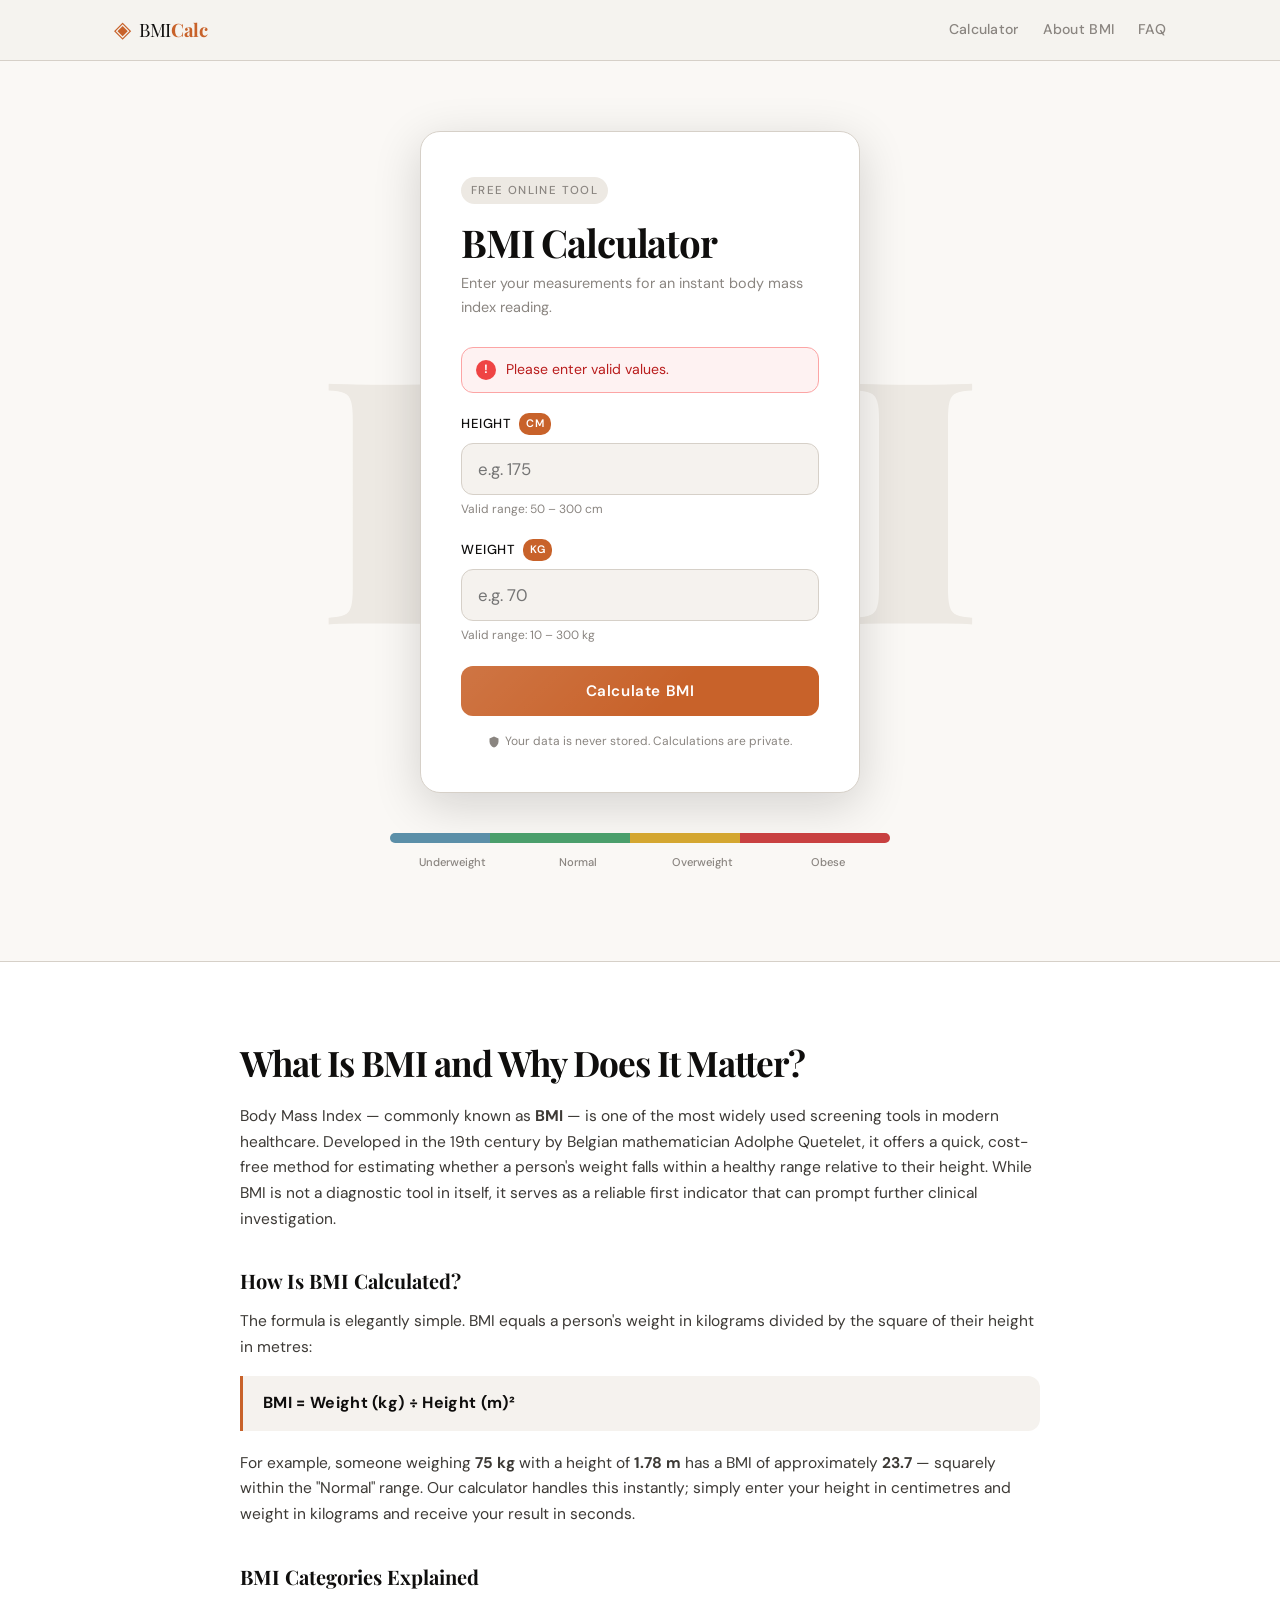
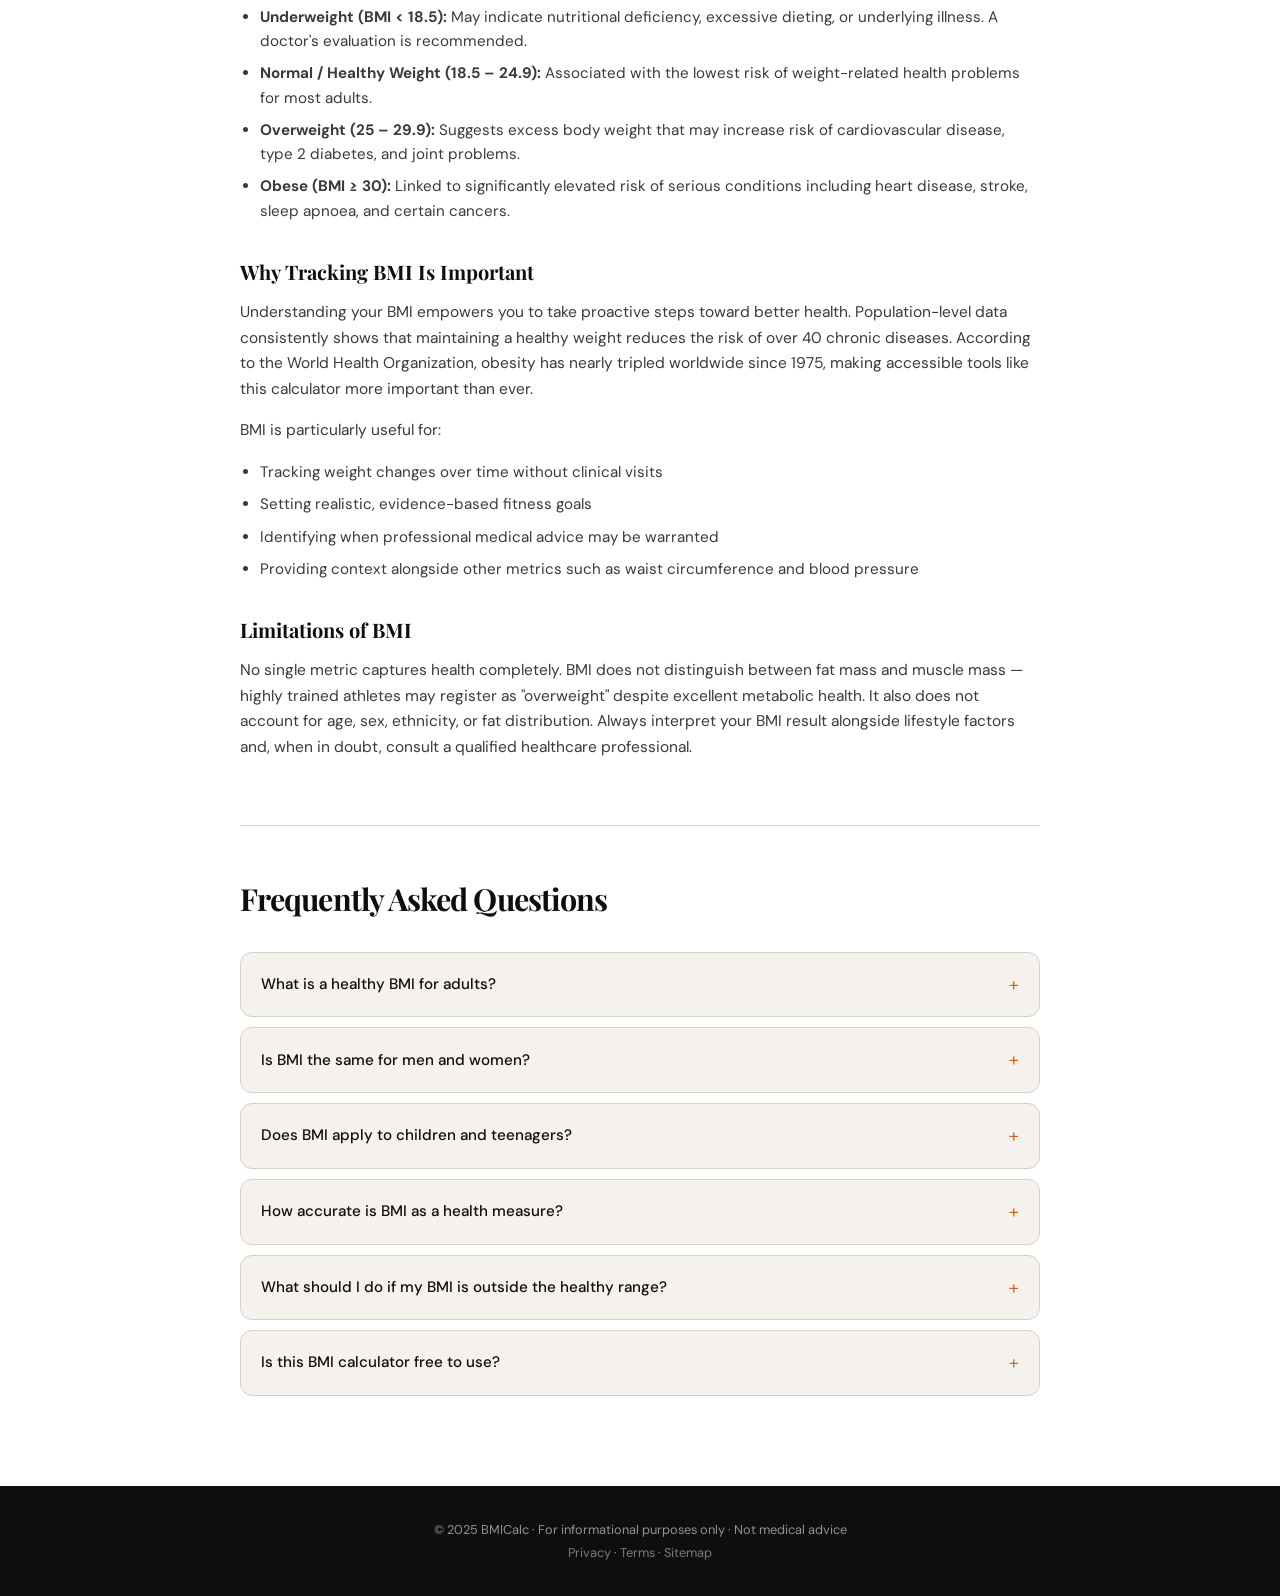
==== index.html @ 87b7c72a "Add files via upload" ====
<!DOCTYPE html>
<html lang="en">
<head>
  <!-- ============================================================
       SEO META TAGS
       ============================================================ -->
  <meta charset="UTF-8" />
  <meta name="viewport" content="width=device-width, initial-scale=1.0" />
  <title>Free BMI Calculator Online – Instant Body Mass Index Check</title>
  <meta name="description" content="Use our free BMI calculator to instantly check your Body Mass Index. Enter your height and weight to get your BMI score and health category. Fast, accurate, and private." />
  <meta name="keywords" content="BMI calculator, body mass index, BMI checker, healthy weight, BMI chart, calculate BMI online" />
  <meta name="robots" content="index, follow" />
  <meta name="author" content="BMI Calculator" />
  <link rel="canonical" href="https://your-domain.com/" />

  <!-- Open Graph -->
  <meta property="og:title" content="Free BMI Calculator Online" />
  <meta property="og:description" content="Calculate your Body Mass Index instantly. Free, fast, and accurate." />
  <meta property="og:type" content="website" />
  <meta property="og:url" content="https://your-domain.com/" />

  <!-- Structured Data: WebApplication -->
  <script type="application/ld+json">
  {
    "@context": "https://schema.org",
    "@type": "WebApplication",
    "name": "Free BMI Calculator",
    "url": "https://your-domain.com/",
    "description": "Calculate your Body Mass Index instantly with our free online BMI calculator.",
    "applicationCategory": "HealthApplication",
    "operatingSystem": "All"
  }
  </script>

  <!-- Structured Data: FAQ -->
  <script type="application/ld+json">
  {
    "@context": "https://schema.org",
    "@type": "FAQPage",
    "mainEntity": [
      {
        "@type": "Question",
        "name": "What is a healthy BMI?",
        "acceptedAnswer": {
          "@type": "Answer",
          "text": "A healthy BMI is between 18.5 and 24.9. Below 18.5 is underweight, 25–29.9 is overweight, and 30+ is considered obese."
        }
      },
      {
        "@type": "Question",
        "name": "How is BMI calculated?",
        "acceptedAnswer": {
          "@type": "Answer",
          "text": "BMI is calculated using the formula: BMI = weight (kg) / height (m)². For example, a person weighing 70 kg with a height of 1.75 m has a BMI of 22.86."
        }
      }
    ]
  }
  </script>

  <link rel="stylesheet" href="style.css" />
  <!-- Google Fonts: Chosen for editorial, distinctive feel -->
  <link rel="preconnect" href="https://fonts.googleapis.com" />
  <link href="https://fonts.googleapis.com/css2?family=Playfair+Display:wght@700;900&family=DM+Sans:wght@300;400;500&display=swap" rel="stylesheet" />
</head>
<body>

  <!-- ============================================================
       HEADER / HERO
       ============================================================ -->
  <header class="site-header" role="banner">
    <div class="header-inner">
      <div class="logo" aria-label="BMI Calculator Home">
        <span class="logo-icon">◈</span>
        <span class="logo-text">BMI<strong>Calc</strong></span>
      </div>
      <nav aria-label="Main navigation">
        <a href="#calculator">Calculator</a>
        <a href="#about">About BMI</a>
        <a href="#faq">FAQ</a>
      </nav>
    </div>
  </header>

  <main>

    <!-- ============================================================
         CALCULATOR SECTION
         ============================================================ -->
    <section class="hero-section" id="calculator" aria-labelledby="calc-heading">
      <div class="hero-bg-text" aria-hidden="true">BMI</div>

      <div class="calculator-card">
        <div class="card-label" aria-hidden="true">Free Online Tool</div>
        <h1 id="calc-heading">BMI Calculator</h1>
        <p class="card-subtitle">Enter your measurements for an instant body mass index reading.</p>

        <!-- Error Message -->
        <div class="error-banner" id="errorBanner" role="alert" aria-live="polite" hidden>
          <span class="error-icon">!</span>
          <span id="errorText">Please enter valid values.</span>
        </div>

        <div class="input-group">
          <label for="heightInput">
            Height
            <span class="unit-badge">cm</span>
          </label>
          <input
            type="number"
            id="heightInput"
            name="height"
            placeholder="e.g. 175"
            min="50"
            max="300"
            step="0.1"
            aria-describedby="heightHint"
            autocomplete="off"
          />
          <span class="input-hint" id="heightHint">Valid range: 50 – 300 cm</span>
        </div>

        <div class="input-group">
          <label for="weightInput">
            Weight
            <span class="unit-badge">kg</span>
          </label>
          <input
            type="number"
            id="weightInput"
            name="weight"
            placeholder="e.g. 70"
            min="10"
            max="300"
            step="0.1"
            aria-describedby="weightHint"
            autocomplete="off"
          />
          <span class="input-hint" id="weightHint">Valid range: 10 – 300 kg</span>
        </div>

        <!-- Submit Button -->
        <button
          type="button"
          id="calcBtn"
          class="calc-btn"
          aria-label="Calculate BMI"
        >
          <!-- Spinner (hidden by default) -->
          <span class="spinner" id="spinner" aria-hidden="true"></span>
          <span class="btn-text" id="btnText">Calculate BMI</span>
        </button>

        <p class="privacy-note">
          <svg width="12" height="12" viewBox="0 0 24 24" fill="currentColor" aria-hidden="true"><path d="M12 1L3 5v6c0 5.55 3.84 10.74 9 12 5.16-1.26 9-6.45 9-12V5l-9-4z"/></svg>
          Your data is never stored. Calculations are private.
        </p>
      </div>

      <!-- BMI Scale visual -->
      <div class="bmi-scale-visual" aria-label="BMI scale reference">
        <div class="scale-bar">
          <div class="scale-seg underweight" style="width:20%">
            <span>&lt;18.5</span>
          </div>
          <div class="scale-seg normal" style="width:28%">
            <span>18.5–24.9</span>
          </div>
          <div class="scale-seg overweight" style="width:22%">
            <span>25–29.9</span>
          </div>
          <div class="scale-seg obese" style="width:30%">
            <span>≥30</span>
          </div>
        </div>
        <div class="scale-labels">
          <span>Underweight</span>
          <span>Normal</span>
          <span>Overweight</span>
          <span>Obese</span>
        </div>
      </div>
    </section>

    <!-- ============================================================
         SEO ARTICLE SECTION
         ============================================================ -->
    <section class="content-section" id="about" aria-labelledby="about-heading">
      <div class="content-inner">

        <article class="seo-article">
          <h2 id="about-heading">What Is BMI and Why Does It Matter?</h2>

          <p>
            Body Mass Index — commonly known as <strong>BMI</strong> — is one of the most widely used
            screening tools in modern healthcare. Developed in the 19th century by Belgian mathematician
            Adolphe Quetelet, it offers a quick, cost-free method for estimating whether a person's
            weight falls within a healthy range relative to their height. While BMI is not a diagnostic
            tool in itself, it serves as a reliable first indicator that can prompt further clinical
            investigation.
          </p>

          <h3>How Is BMI Calculated?</h3>
          <p>
            The formula is elegantly simple. BMI equals a person's weight in kilograms divided by
            the square of their height in metres:
          </p>
          <div class="formula-block" aria-label="BMI formula">
            <strong>BMI = Weight (kg) ÷ Height (m)²</strong>
          </div>
          <p>
            For example, someone weighing <strong>75 kg</strong> with a height of <strong>1.78 m</strong>
            has a BMI of approximately <strong>23.7</strong> — squarely within the "Normal" range.
            Our calculator handles this instantly; simply enter your height in centimetres and weight
            in kilograms and receive your result in seconds.
          </p>

          <h3>BMI Categories Explained</h3>
          <ul>
            <li><strong>Underweight (BMI &lt; 18.5):</strong> May indicate nutritional deficiency, excessive dieting, or underlying illness. A doctor's evaluation is recommended.</li>
            <li><strong>Normal / Healthy Weight (18.5 – 24.9):</strong> Associated with the lowest risk of weight-related health problems for most adults.</li>
            <li><strong>Overweight (25 – 29.9):</strong> Suggests excess body weight that may increase risk of cardiovascular disease, type 2 diabetes, and joint problems.</li>
            <li><strong>Obese (BMI ≥ 30):</strong> Linked to significantly elevated risk of serious conditions including heart disease, stroke, sleep apnoea, and certain cancers.</li>
          </ul>

          <h3>Why Tracking BMI Is Important</h3>
          <p>
            Understanding your BMI empowers you to take proactive steps toward better health.
            Population-level data consistently shows that maintaining a healthy weight reduces the
            risk of over 40 chronic diseases. According to the World Health Organization, obesity
            has nearly tripled worldwide since 1975, making accessible tools like this calculator
            more important than ever.
          </p>
          <p>
            BMI is particularly useful for:
          </p>
          <ul>
            <li>Tracking weight changes over time without clinical visits</li>
            <li>Setting realistic, evidence-based fitness goals</li>
            <li>Identifying when professional medical advice may be warranted</li>
            <li>Providing context alongside other metrics such as waist circumference and blood pressure</li>
          </ul>

          <h3>Limitations of BMI</h3>
          <p>
            No single metric captures health completely. BMI does not distinguish between fat mass
            and muscle mass — highly trained athletes may register as "overweight" despite excellent
            metabolic health. It also does not account for age, sex, ethnicity, or fat distribution.
            Always interpret your BMI result alongside lifestyle factors and, when in doubt, consult
            a qualified healthcare professional.
          </p>
        </article>

        <!-- ============================================================
             FAQ SECTION
             ============================================================ -->
        <section class="faq-section" id="faq" aria-labelledby="faq-heading">
          <h2 id="faq-heading">Frequently Asked Questions</h2>

          <details class="faq-item">
            <summary>What is a healthy BMI for adults?</summary>
            <p>
              For most adults aged 18–65, a healthy BMI falls between <strong>18.5 and 24.9</strong>.
              This range is associated with the lowest risk of weight-related health conditions according
              to WHO guidelines. Athletes or those with high muscle mass may have a higher BMI while
              still being in excellent health.
            </p>
          </details>

          <details class="faq-item">
            <summary>Is BMI the same for men and women?</summary>
            <p>
              The standard BMI formula and categories are the same for adult men and women. However,
              women generally carry a higher proportion of body fat at any given BMI compared to men.
              Some clinicians use sex-adjusted interpretations, but the WHO scale (18.5–24.9 healthy)
              applies universally as a first-pass screening tool.
            </p>
          </details>

          <details class="faq-item">
            <summary>Does BMI apply to children and teenagers?</summary>
            <p>
              Standard adult BMI thresholds do not apply to children. For those under 18, paediatricians
              use <strong>BMI-for-age percentiles</strong>, which compare a child's BMI to growth
              reference data for their age and sex. Our calculator is designed for adults only.
            </p>
          </details>

          <details class="faq-item">
            <summary>How accurate is BMI as a health measure?</summary>
            <p>
              BMI is a useful <em>population-level screening tool</em> but has known limitations
              at the individual level. It cannot differentiate muscle from fat, does not reflect
              fat distribution (visceral vs. subcutaneous), and does not capture other metabolic
              markers. It should be used as one data point alongside waist circumference, blood
              pressure, cholesterol, and lifestyle factors.
            </p>
          </details>

          <details class="faq-item">
            <summary>What should I do if my BMI is outside the healthy range?</summary>
            <p>
              If your BMI is below 18.5 or above 24.9, consider consulting your GP or a registered
              dietitian for personalised guidance. Many factors influence healthy weight, including
              genetics, medications, and underlying conditions. Small, sustainable changes to diet
              and physical activity are generally more effective than rapid interventions.
            </p>
          </details>

          <details class="faq-item">
            <summary>Is this BMI calculator free to use?</summary>
            <p>
              Yes — completely free, with no account required. Your height and weight data is used
              only to perform the calculation and is never stored, logged, or shared with third parties.
            </p>
          </details>
        </section>

      </div><!-- /.content-inner -->
    </section>

  </main>

  <!-- ============================================================
       FOOTER
       ============================================================ -->
  <footer class="site-footer" role="contentinfo">
    <div class="footer-inner">
      <p>© 2025 BMICalc · For informational purposes only · Not medical advice</p>
      <p class="footer-links">
        <a href="/privacy">Privacy</a> ·
        <a href="/terms">Terms</a> ·
        <a href="/sitemap.xml">Sitemap</a>
      </p>
    </div>
  </footer>

  <script src="script.js"></script>
</body>
</html>
---- style.css ----
/* ============================================================
   BMI CALCULATOR — STYLESHEET
   Design: Editorial / Refined Monochrome with Warm Accent
   Fonts: Playfair Display (headings) + DM Sans (body)
   ============================================================ */

/* ── DESIGN TOKENS ─────────────────────────────────────────── */
:root {
  --ink:        #0f0e0d;
  --paper:      #f5f2ee;
  --paper-2:    #ede9e3;
  --cream:      #faf8f5;
  --accent:     #c8622a;        /* warm terracotta */
  --accent-lt:  #e8845a;
  --accent-dk:  #9a4a1e;
  --muted:      #8a8580;
  --border:     #d6d0c8;
  --white:      #ffffff;

  /* category colours */
  --c-under:    #5b8fa8;
  --c-normal:   #4a9e6b;
  --c-over:     #d4a630;
  --c-obese:    #c84040;

  --radius:     12px;
  --radius-lg:  20px;
  --shadow:     0 4px 24px rgba(15,14,13,0.10);
  --shadow-lg:  0 12px 48px rgba(15,14,13,0.16);

  --font-display: 'Playfair Display', Georgia, serif;
  --font-body:    'DM Sans', system-ui, sans-serif;

  --trans: 0.22s cubic-bezier(0.4, 0, 0.2, 1);
}

/* ── RESET & BASE ───────────────────────────────────────────── */
*, *::before, *::after {
  box-sizing: border-box;
  margin: 0;
  padding: 0;
}

html {
  scroll-behavior: smooth;
  font-size: 16px;
}

body {
  font-family: var(--font-body);
  background-color: var(--cream);
  color: var(--ink);
  line-height: 1.65;
  -webkit-font-smoothing: antialiased;
}

img, svg { display: block; max-width: 100%; }
a { color: var(--accent); text-decoration: none; }
a:hover { text-decoration: underline; }
button { cursor: pointer; font-family: var(--font-body); }

/* ── HEADER ─────────────────────────────────────────────────── */
.site-header {
  position: sticky;
  top: 0;
  z-index: 100;
  background: rgba(245,242,238,0.92);
  backdrop-filter: blur(12px);
  border-bottom: 1px solid var(--border);
}

.header-inner {
  max-width: 1100px;
  margin: 0 auto;
  padding: 0 24px;
  height: 60px;
  display: flex;
  align-items: center;
  justify-content: space-between;
}

.logo {
  display: flex;
  align-items: center;
  gap: 8px;
  text-decoration: none;
  color: var(--ink);
}

.logo-icon {
  font-size: 1.4rem;
  color: var(--accent);
  line-height: 1;
}

.logo-text {
  font-family: var(--font-display);
  font-size: 1.15rem;
  letter-spacing: -0.02em;
}

.logo-text strong { color: var(--accent); }

nav {
  display: flex;
  gap: 24px;
}

nav a {
  font-size: 0.88rem;
  font-weight: 500;
  color: var(--muted);
  letter-spacing: 0.02em;
  transition: color var(--trans);
}

nav a:hover { color: var(--accent); text-decoration: none; }

/* ── HERO / CALCULATOR SECTION ──────────────────────────────── */
.hero-section {
  min-height: 100vh;
  display: flex;
  flex-direction: column;
  align-items: center;
  justify-content: center;
  padding: 60px 24px 80px;
  position: relative;
  overflow: hidden;
}

/* Large decorative background text */
.hero-bg-text {
  position: absolute;
  font-family: var(--font-display);
  font-size: clamp(140px, 30vw, 340px);
  font-weight: 900;
  color: var(--paper-2);
  letter-spacing: -0.06em;
  top: 50%;
  left: 50%;
  transform: translate(-50%, -55%);
  user-select: none;
  pointer-events: none;
  z-index: 0;
}

/* ── CALCULATOR CARD ────────────────────────────────────────── */
.calculator-card {
  position: relative;
  z-index: 1;
  background: var(--white);
  border: 1px solid var(--border);
  border-radius: var(--radius-lg);
  padding: 44px 40px 40px;
  width: 100%;
  max-width: 440px;
  box-shadow: var(--shadow-lg);
  animation: cardIn 0.6s cubic-bezier(0.22, 1, 0.36, 1) both;
}

@keyframes cardIn {
  from { opacity: 0; transform: translateY(28px); }
  to   { opacity: 1; transform: translateY(0); }
}

.card-label {
  display: inline-block;
  background: var(--paper-2);
  color: var(--muted);
  font-size: 0.72rem;
  font-weight: 500;
  letter-spacing: 0.12em;
  text-transform: uppercase;
  padding: 4px 10px;
  border-radius: 20px;
  margin-bottom: 16px;
}

.calculator-card h1 {
  font-family: var(--font-display);
  font-size: clamp(1.8rem, 5vw, 2.4rem);
  line-height: 1.15;
  letter-spacing: -0.03em;
  color: var(--ink);
  margin-bottom: 8px;
}

.card-subtitle {
  color: var(--muted);
  font-size: 0.9rem;
  margin-bottom: 28px;
}

/* Error Banner */
.error-banner {
  display: flex;
  align-items: center;
  gap: 10px;
  background: #fef2f2;
  border: 1px solid #fca5a5;
  color: #b91c1c;
  border-radius: var(--radius);
  padding: 10px 14px;
  font-size: 0.88rem;
  margin-bottom: 20px;
  animation: shakeX 0.4s ease;
}

@keyframes shakeX {
  0%,100% { transform: translateX(0); }
  20%      { transform: translateX(-6px); }
  40%      { transform: translateX(6px); }
  60%      { transform: translateX(-4px); }
  80%      { transform: translateX(4px); }
}

.error-icon {
  width: 20px;
  height: 20px;
  background: #ef4444;
  color: white;
  border-radius: 50%;
  display: flex;
  align-items: center;
  justify-content: center;
  font-weight: 700;
  font-size: 0.75rem;
  flex-shrink: 0;
}

/* Input Groups */
.input-group {
  margin-bottom: 20px;
}

.input-group label {
  display: flex;
  align-items: center;
  gap: 8px;
  font-size: 0.82rem;
  font-weight: 500;
  color: var(--ink);
  letter-spacing: 0.04em;
  text-transform: uppercase;
  margin-bottom: 8px;
}

.unit-badge {
  background: var(--accent);
  color: white;
  font-size: 0.68rem;
  font-weight: 600;
  padding: 2px 7px;
  border-radius: 10px;
  letter-spacing: 0.06em;
}

.input-group input {
  width: 100%;
  padding: 14px 16px;
  border: 1.5px solid var(--border);
  border-radius: var(--radius);
  font-family: var(--font-body);
  font-size: 1.05rem;
  color: var(--ink);
  background: var(--paper);
  transition: border-color var(--trans), box-shadow var(--trans), background var(--trans);
  outline: none;
  -moz-appearance: textfield;
}

.input-group input::-webkit-inner-spin-button,
.input-group input::-webkit-outer-spin-button { -webkit-appearance: none; }

.input-group input:focus {
  border-color: var(--accent);
  background: var(--white);
  box-shadow: 0 0 0 3px rgba(200, 98, 42, 0.12);
}

.input-group input.input-error {
  border-color: #ef4444;
  box-shadow: 0 0 0 3px rgba(239,68,68,0.1);
}

.input-hint {
  display: block;
  font-size: 0.75rem;
  color: var(--muted);
  margin-top: 5px;
}

/* ── CALCULATE BUTTON ───────────────────────────────────────── */
.calc-btn {
  width: 100%;
  padding: 15px;
  background: var(--accent);
  color: white;
  border: none;
  border-radius: var(--radius);
  font-size: 0.95rem;
  font-weight: 600;
  letter-spacing: 0.04em;
  display: flex;
  align-items: center;
  justify-content: center;
  gap: 10px;
  margin-top: 8px;
  transition: background var(--trans), transform var(--trans), box-shadow var(--trans);
  position: relative;
  overflow: hidden;
}

.calc-btn::after {
  content: '';
  position: absolute;
  inset: 0;
  background: linear-gradient(135deg, rgba(255,255,255,0.12) 0%, transparent 60%);
  pointer-events: none;
}

.calc-btn:hover {
  background: var(--accent-dk);
  transform: translateY(-1px);
  box-shadow: 0 6px 20px rgba(200,98,42,0.35);
}

.calc-btn:active { transform: translateY(0); box-shadow: none; }

.calc-btn:disabled {
  background: var(--border);
  color: var(--muted);
  cursor: not-allowed;
  transform: none;
  box-shadow: none;
}

/* ── LOADING SPINNER ────────────────────────────────────────── */
.spinner {
  display: none; /* hidden by default */
  width: 18px;
  height: 18px;
  border: 2.5px solid rgba(255,255,255,0.35);
  border-top-color: white;
  border-radius: 50%;
  animation: spin 0.7s linear infinite;
  flex-shrink: 0;
}

.spinner.visible { display: block; }

@keyframes spin {
  to { transform: rotate(360deg); }
}

.privacy-note {
  display: flex;
  align-items: center;
  gap: 5px;
  font-size: 0.75rem;
  color: var(--muted);
  text-align: center;
  justify-content: center;
  margin-top: 16px;
}

/* ── BMI SCALE VISUAL ───────────────────────────────────────── */
.bmi-scale-visual {
  position: relative;
  z-index: 1;
  margin-top: 40px;
  width: 100%;
  max-width: 500px;
  animation: cardIn 0.6s 0.15s cubic-bezier(0.22, 1, 0.36, 1) both;
}

.scale-bar {
  display: flex;
  height: 10px;
  border-radius: 6px;
  overflow: hidden;
  box-shadow: inset 0 1px 3px rgba(0,0,0,0.1);
}

.scale-seg {
  display: flex;
  align-items: center;
  justify-content: center;
  position: relative;
}

.scale-seg span {
  position: absolute;
  top: -22px;
  font-size: 0.6rem;
  font-weight: 500;
  color: var(--muted);
  white-space: nowrap;
}

.scale-seg.underweight { background: var(--c-under); }
.scale-seg.normal      { background: var(--c-normal); }
.scale-seg.overweight  { background: var(--c-over); }
.scale-seg.obese       { background: var(--c-obese); }

.scale-labels {
  display: flex;
  justify-content: space-between;
  margin-top: 10px;
}

.scale-labels span {
  font-size: 0.7rem;
  color: var(--muted);
  font-weight: 500;
  flex: 1;
  text-align: center;
}

/* ── SEO CONTENT SECTION ────────────────────────────────────── */
.content-section {
  background: var(--white);
  border-top: 1px solid var(--border);
  padding: 80px 24px;
}

.content-inner {
  max-width: 800px;
  margin: 0 auto;
}

.seo-article h2 {
  font-family: var(--font-display);
  font-size: clamp(1.6rem, 4vw, 2.2rem);
  letter-spacing: -0.03em;
  line-height: 1.2;
  margin-bottom: 20px;
  color: var(--ink);
}

.seo-article h3 {
  font-family: var(--font-display);
  font-size: 1.25rem;
  margin: 32px 0 12px;
  color: var(--ink);
}

.seo-article p {
  color: #3d3a36;
  font-size: 0.97rem;
  margin-bottom: 16px;
}

.seo-article ul {
  padding-left: 20px;
  margin-bottom: 20px;
}

.seo-article ul li {
  color: #3d3a36;
  font-size: 0.95rem;
  margin-bottom: 8px;
  line-height: 1.6;
}

.formula-block {
  background: var(--paper);
  border-left: 3px solid var(--accent);
  border-radius: 0 var(--radius) var(--radius) 0;
  padding: 14px 20px;
  font-size: 1rem;
  color: var(--ink);
  margin: 16px 0 20px;
  letter-spacing: 0.02em;
}

/* ── FAQ ─────────────────────────────────────────────────────── */
.faq-section {
  margin-top: 64px;
  padding-top: 48px;
  border-top: 1px solid var(--border);
}

.faq-section h2 {
  font-family: var(--font-display);
  font-size: clamp(1.4rem, 3.5vw, 1.9rem);
  letter-spacing: -0.03em;
  margin-bottom: 28px;
  color: var(--ink);
}

.faq-item {
  border: 1px solid var(--border);
  border-radius: var(--radius);
  margin-bottom: 10px;
  overflow: hidden;
  background: var(--paper);
  transition: box-shadow var(--trans);
}

.faq-item:hover { box-shadow: 0 2px 12px rgba(0,0,0,0.07); }
.faq-item[open] { background: var(--white); }

.faq-item summary {
  padding: 16px 20px;
  font-weight: 500;
  font-size: 0.95rem;
  cursor: pointer;
  list-style: none;
  display: flex;
  justify-content: space-between;
  align-items: center;
  user-select: none;
  color: var(--ink);
}

.faq-item summary::-webkit-details-marker { display: none; }

.faq-item summary::after {
  content: '+';
  font-size: 1.2rem;
  color: var(--accent);
  font-weight: 300;
  transition: transform var(--trans);
}

.faq-item[open] summary::after { transform: rotate(45deg); }

.faq-item p {
  padding: 0 20px 16px;
  font-size: 0.9rem;
  color: #555;
  line-height: 1.7;
}

/* ── RESULT PAGE ─────────────────────────────────────────────── */
.result-page {
  background: var(--paper);
}

.result-hero {
  padding: 40px 24px 60px;
  display: flex;
  justify-content: center;
}

.result-card {
  background: var(--white);
  border: 1px solid var(--border);
  border-radius: var(--radius-lg);
  padding: 44px 40px;
  width: 100%;
  max-width: 500px;
  box-shadow: var(--shadow-lg);
  animation: cardIn 0.5s cubic-bezier(0.22, 1, 0.36, 1) both;
}

.result-header {
  margin-bottom: 32px;
}

.result-label {
  display: inline-block;
  background: var(--paper-2);
  color: var(--muted);
  font-size: 0.72rem;
  font-weight: 500;
  letter-spacing: 0.12em;
  text-transform: uppercase;
  padding: 4px 10px;
  border-radius: 20px;
  margin-bottom: 8px;
}

.result-card h1 {
  font-family: var(--font-display);
  font-size: 2rem;
  letter-spacing: -0.03em;
}

/* Big BMI display */
.bmi-display {
  display: flex;
  align-items: flex-end;
  gap: 16px;
  margin-bottom: 32px;
}

.bmi-number {
  font-family: var(--font-display);
  font-size: clamp(3rem, 14vw, 5rem);
  font-weight: 900;
  letter-spacing: -0.04em;
  line-height: 1;
  color: var(--ink);
  transition: color 0.4s;
}

.bmi-meta {
  display: flex;
  flex-direction: column;
  padding-bottom: 8px;
  gap: 4px;
}

.bmi-category {
  font-size: 1.1rem;
  font-weight: 600;
  color: var(--ink);
  transition: color 0.4s;
}

.bmi-category-icon {
  font-size: 1.4rem;
  transition: color 0.4s;
}

/* Colour theming per category */
.result-card.cat-underweight .bmi-number,
.result-card.cat-underweight .bmi-category,
.result-card.cat-underweight .bmi-category-icon { color: var(--c-under); }

.result-card.cat-normal .bmi-number,
.result-card.cat-normal .bmi-category,
.result-card.cat-normal .bmi-category-icon { color: var(--c-normal); }

.result-card.cat-overweight .bmi-number,
.result-card.cat-overweight .bmi-category,
.result-card.cat-overweight .bmi-category-icon { color: var(--c-over); }

.result-card.cat-obese .bmi-number,
.result-card.cat-obese .bmi-category,
.result-card.cat-obese .bmi-category-icon { color: var(--c-obese); }

/* Gauge */
.gauge-container { margin-bottom: 28px; }

.gauge-track {
  height: 10px;
  border-radius: 6px;
  background: var(--paper-2);
  position: relative;
  overflow: visible;
}

.gauge-fill {
  height: 100%;
  border-radius: 6px;
  background: linear-gradient(90deg, var(--c-under), var(--c-normal), var(--c-over), var(--c-obese));
  width: 0;
  transition: width 1s cubic-bezier(0.22,1,0.36,1);
  background-size: 400px 100%;
}

.gauge-needle {
  position: absolute;
  top: -5px;
  width: 4px;
  height: 20px;
  background: var(--ink);
  border-radius: 2px;
  transform: translateX(-50%);
  left: 0;
  transition: left 1s cubic-bezier(0.22,1,0.36,1);
  box-shadow: 0 1px 4px rgba(0,0,0,0.2);
}

.gauge-ticks {
  display: flex;
  justify-content: space-between;
  margin-top: 6px;
}

.gauge-ticks span {
  font-size: 0.68rem;
  color: var(--muted);
}

.health-message {
  font-size: 0.9rem;
  color: var(--muted);
  background: var(--paper);
  border-radius: var(--radius);
  padding: 14px 16px;
  margin-bottom: 28px;
  line-height: 1.6;
  border: 1px solid var(--border);
}

/* Result Action Buttons */
.result-actions {
  display: flex;
  gap: 12px;
}

.btn-primary {
  flex: 1;
  padding: 13px;
  background: var(--accent);
  color: white;
  border: none;
  border-radius: var(--radius);
  font-size: 0.9rem;
  font-weight: 600;
  letter-spacing: 0.03em;
  transition: background var(--trans), transform var(--trans), box-shadow var(--trans);
}

.btn-primary:hover {
  background: var(--accent-dk);
  transform: translateY(-1px);
  box-shadow: 0 5px 16px rgba(200,98,42,0.3);
}

.btn-secondary {
  flex: 1;
  padding: 13px;
  background: var(--paper);
  color: var(--ink);
  border: 1.5px solid var(--border);
  border-radius: var(--radius);
  font-size: 0.9rem;
  font-weight: 500;
  text-align: center;
  transition: background var(--trans), transform var(--trans);
  display: flex;
  align-items: center;
  justify-content: center;
}

.btn-secondary:hover {
  background: var(--paper-2);
  transform: translateY(-1px);
  text-decoration: none;
}

/* ── AD ZONES ────────────────────────────────────────────────── */
.ad-zone {
  display: flex;
  justify-content: center;
  padding: 16px 24px;
}

.ad-placeholder {
  border: 2px dashed var(--border);
  border-radius: var(--radius);
  background: var(--paper);
  display: flex;
  flex-direction: column;
  align-items: center;
  justify-content: center;
  gap: 6px;
  min-height: 100px;
  position: relative;
}

.ad-top .ad-placeholder,
.ad-bottom .ad-placeholder {
  width: 100%;
  max-width: 728px;
  min-height: 90px;
}

.ad-middle .ad-placeholder {
  width: 300px;
  min-height: 250px;
}

.ad-label {
  font-size: 0.65rem;
  text-transform: uppercase;
  letter-spacing: 0.12em;
  color: var(--muted);
  position: absolute;
  top: 6px;
  left: 10px;
}

.ad-demo-content {
  font-size: 0.8rem;
  color: var(--muted);
  font-style: italic;
}

/* ── TIPS SECTION ────────────────────────────────────────────── */
.tips-section {
  padding: 60px 24px;
  background: var(--white);
  border-top: 1px solid var(--border);
}

.tips-section h2 {
  font-family: var(--font-display);
  font-size: 1.6rem;
  letter-spacing: -0.03em;
  margin-bottom: 28px;
  color: var(--ink);
}

.tips-grid {
  display: grid;
  grid-template-columns: repeat(auto-fit, minmax(200px, 1fr));
  gap: 16px;
}

.tip-card {
  background: var(--paper);
  border: 1px solid var(--border);
  border-radius: var(--radius);
  padding: 20px;
}

.tip-card .tip-icon {
  font-size: 1.6rem;
  margin-bottom: 10px;
}

.tip-card h3 {
  font-size: 0.9rem;
  font-weight: 600;
  margin-bottom: 6px;
  color: var(--ink);
}

.tip-card p {
  font-size: 0.82rem;
  color: var(--muted);
  line-height: 1.5;
}

/* ── FOOTER ──────────────────────────────────────────────────── */
.site-footer {
  background: var(--ink);
  color: rgba(255,255,255,0.55);
  padding: 32px 24px;
  text-align: center;
  font-size: 0.8rem;
  line-height: 1.8;
}

.footer-links a {
  color: rgba(255,255,255,0.45);
  transition: color var(--trans);
}

.footer-links a:hover {
  color: rgba(255,255,255,0.8);
  text-decoration: none;
}

/* ── RESPONSIVE ──────────────────────────────────────────────── */
@media (max-width: 640px) {
  .calculator-card, .result-card { padding: 32px 24px; }
  .header-inner nav a:not(:last-child) { display: none; }
  .result-actions { flex-direction: column; }
  .bmi-scale-visual .scale-seg span { display: none; }
}

@media (max-width: 400px) {
  .calculator-card { padding: 28px 18px; }
}
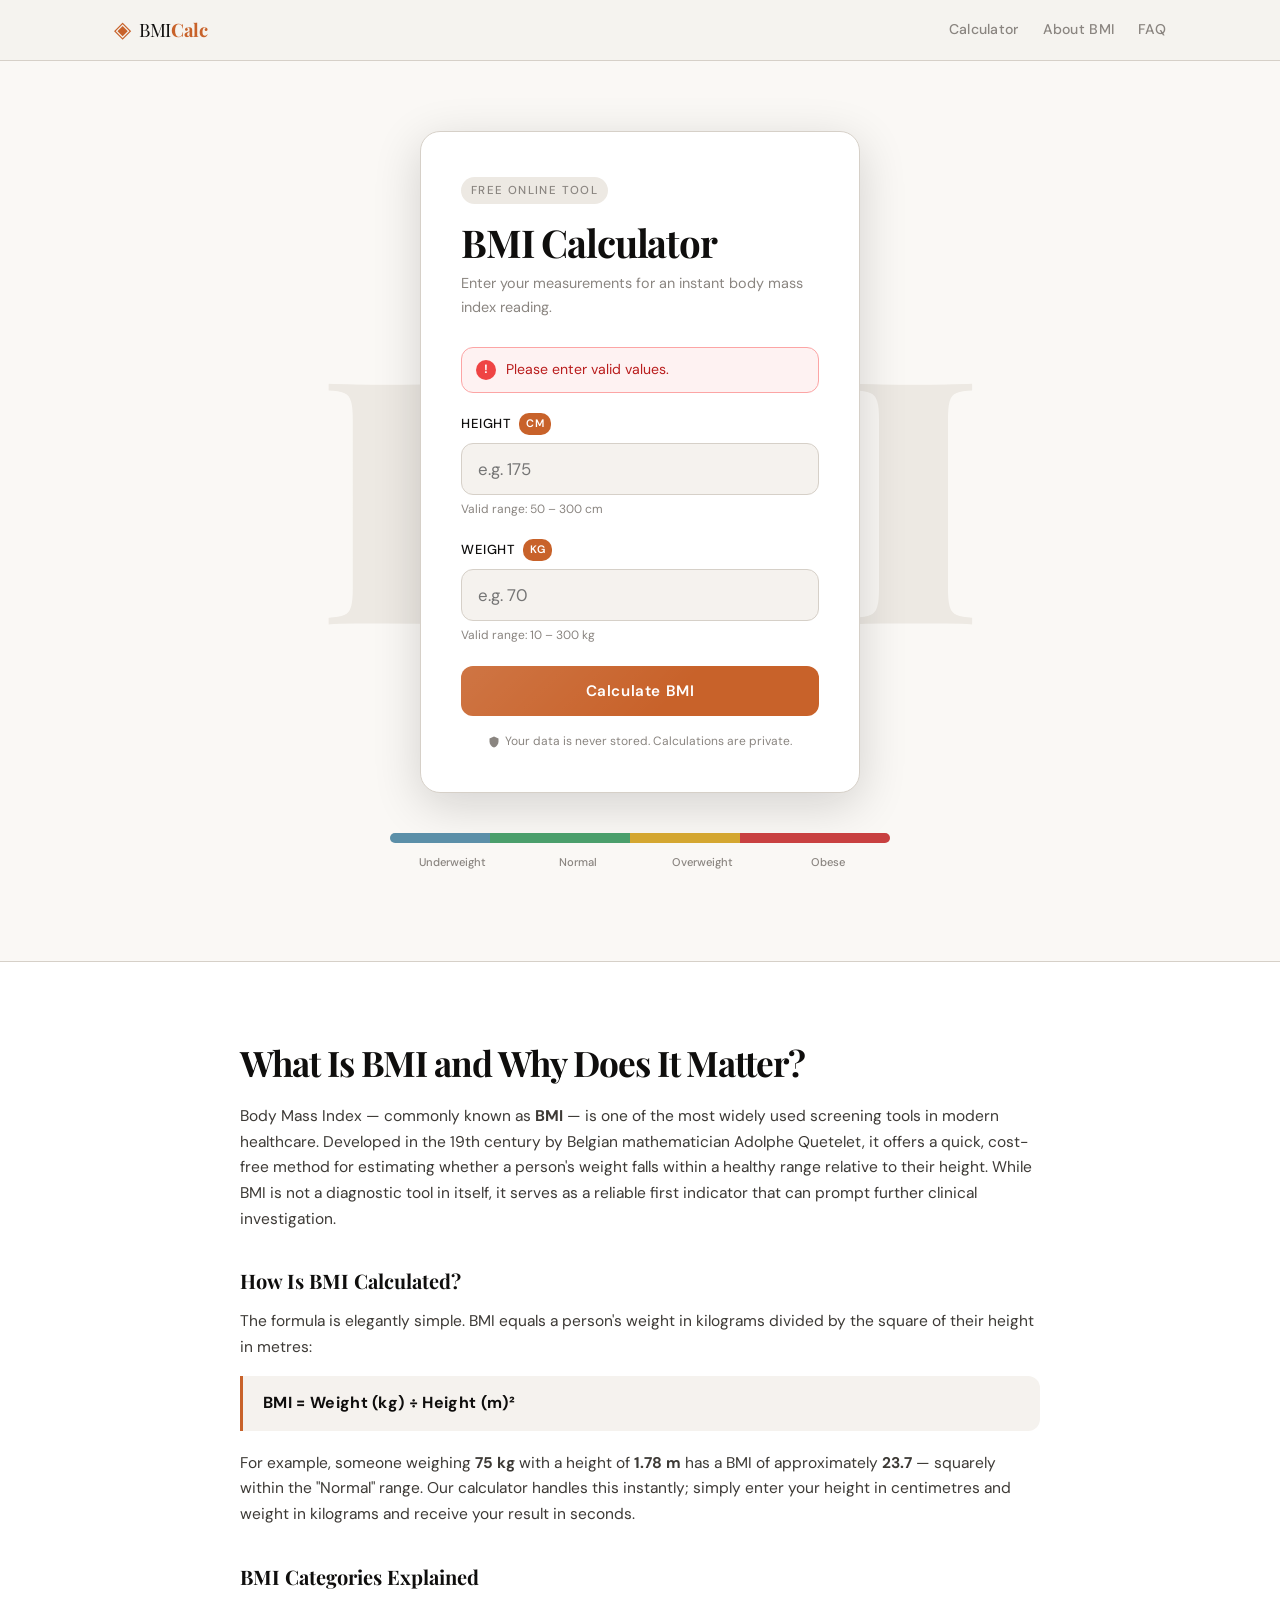
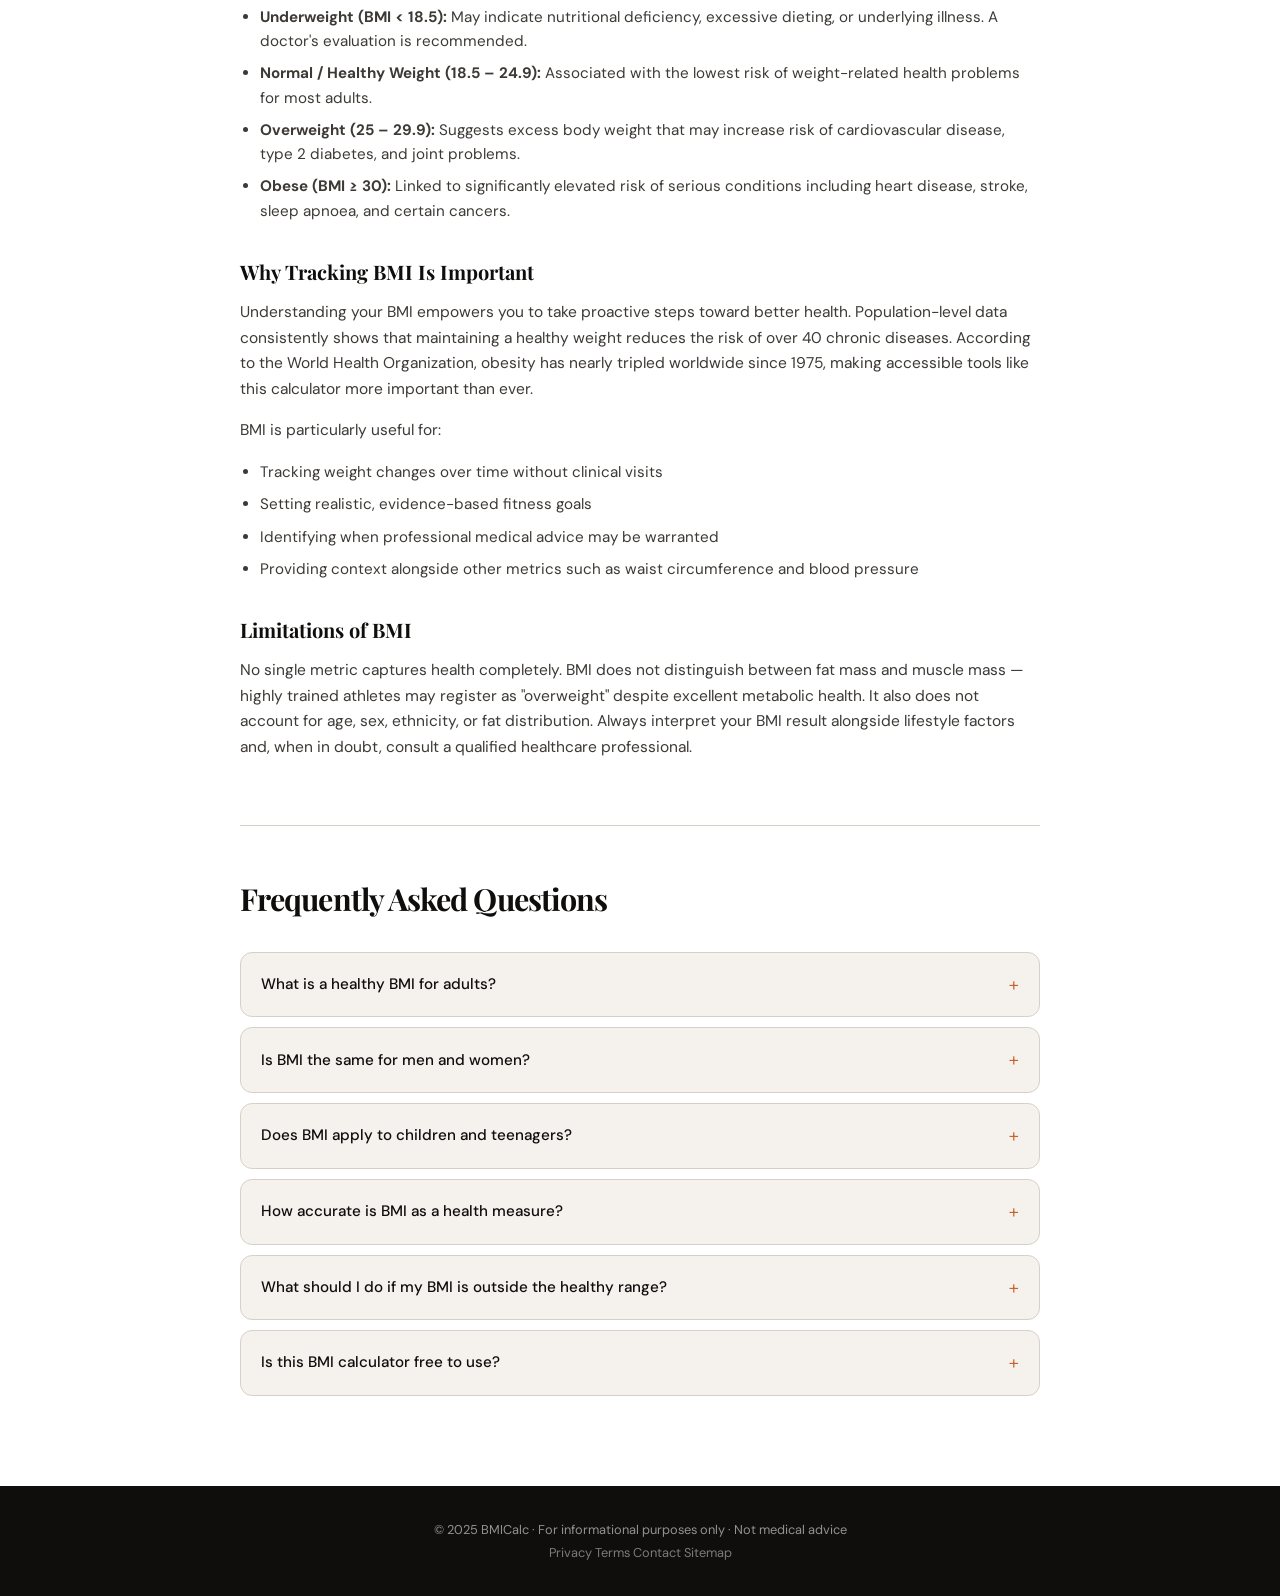
==== commit d73ae0a5: "added privacy contact terms" ====
--- a/index.html
+++ b/index.html
@@ -5,6 +5,8 @@
        SEO META TAGS
        ============================================================ -->
   <meta charset="UTF-8" />
+  <meta name="keywords" content="BMI calculator, BMI India, BMI Bengali, free BMI calculator">
+<link rel="canonical" href="https://bmi-calculator-no1.vercel.app/">
   <meta name="viewport" content="width=device-width, initial-scale=1.0" />
   <title>Free BMI Calculator Online – Instant Body Mass Index Check</title>
   <meta name="description" content="Use our free BMI calculator to instantly check your Body Mass Index. Enter your height and weight to get your BMI score and health category. Fast, accurate, and private." />
@@ -328,9 +330,10 @@
     <div class="footer-inner">
       <p>© 2025 BMICalc · For informational purposes only · Not medical advice</p>
       <p class="footer-links">
-        <a href="/privacy">Privacy</a> ·
-        <a href="/terms">Terms</a> ·
-        <a href="/sitemap.xml">Sitemap</a>
+       <a href="privacy.html">Privacy</a>
+       <a href="terms.html">Terms</a>
+       <a href="contact.html">Contact</a>
+       <a href="sitemap.xml">Sitemap</a>
       </p>
     </div>
   </footer>
